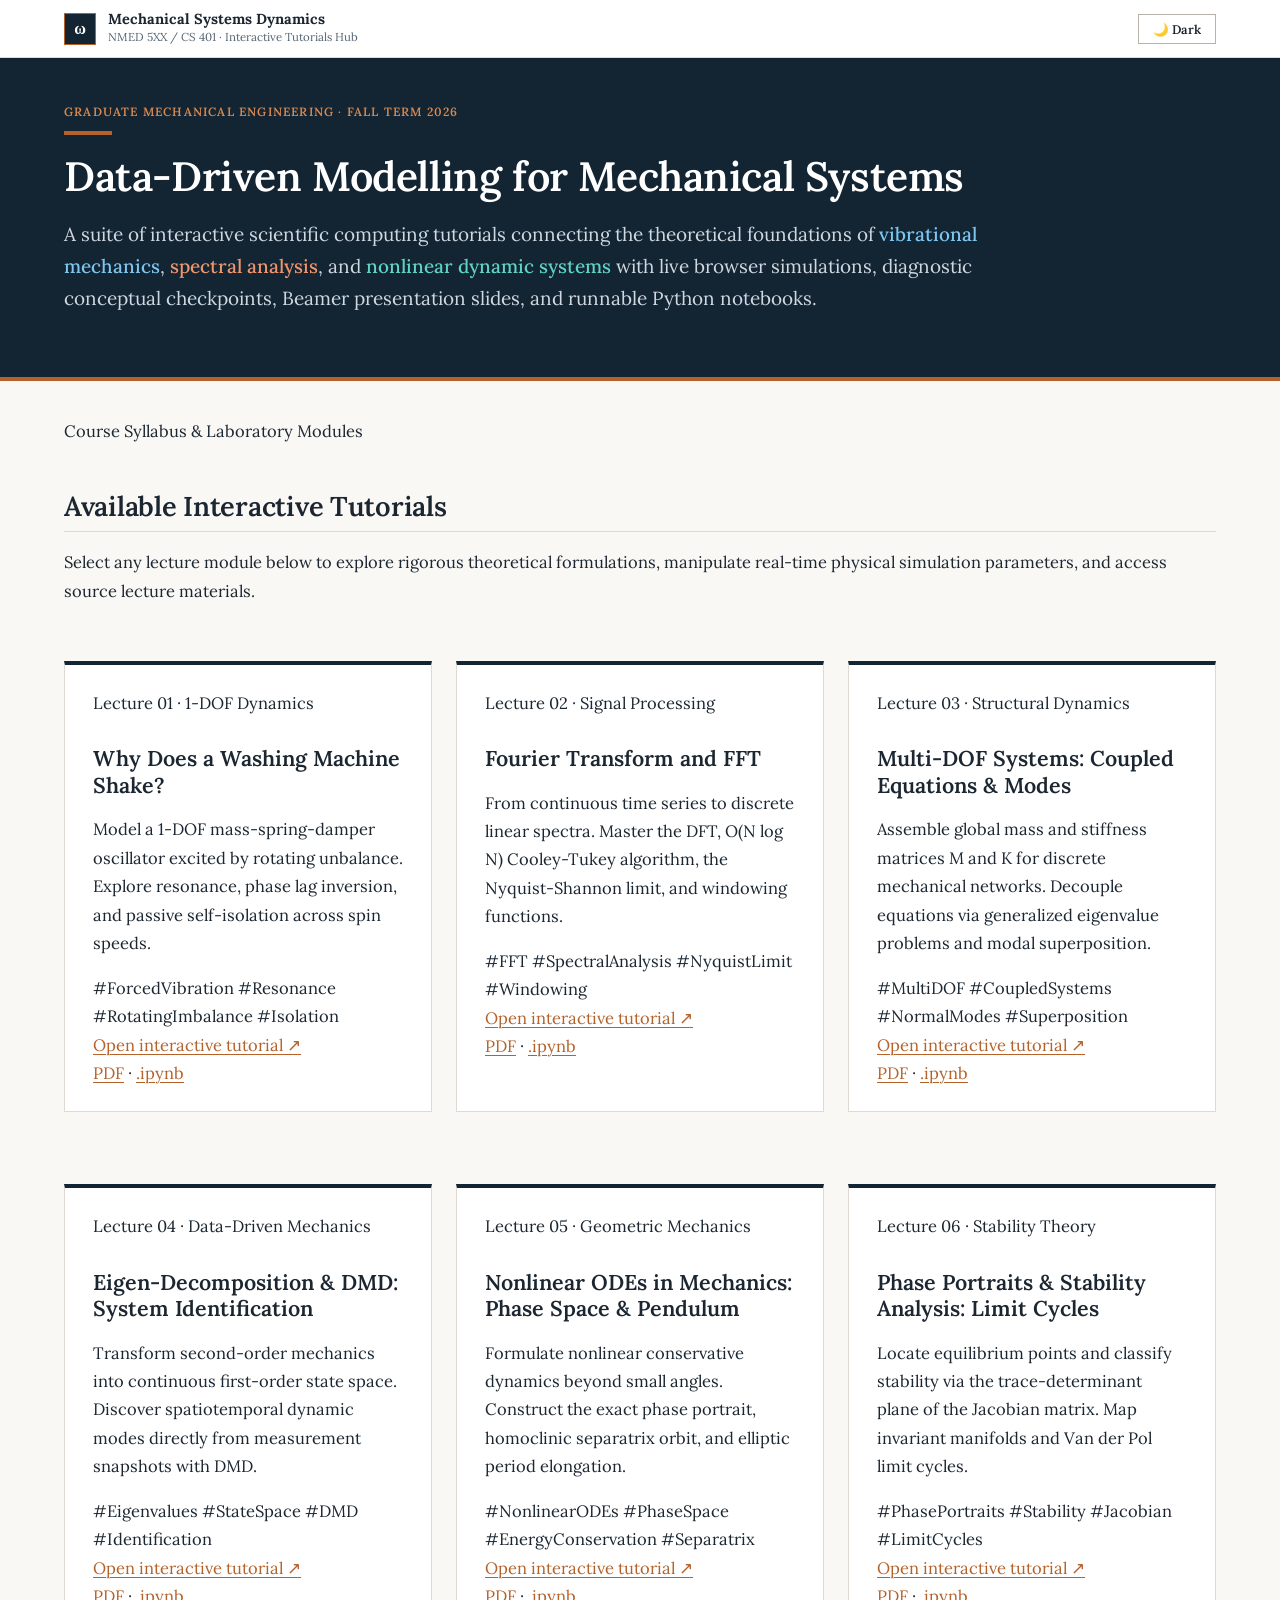
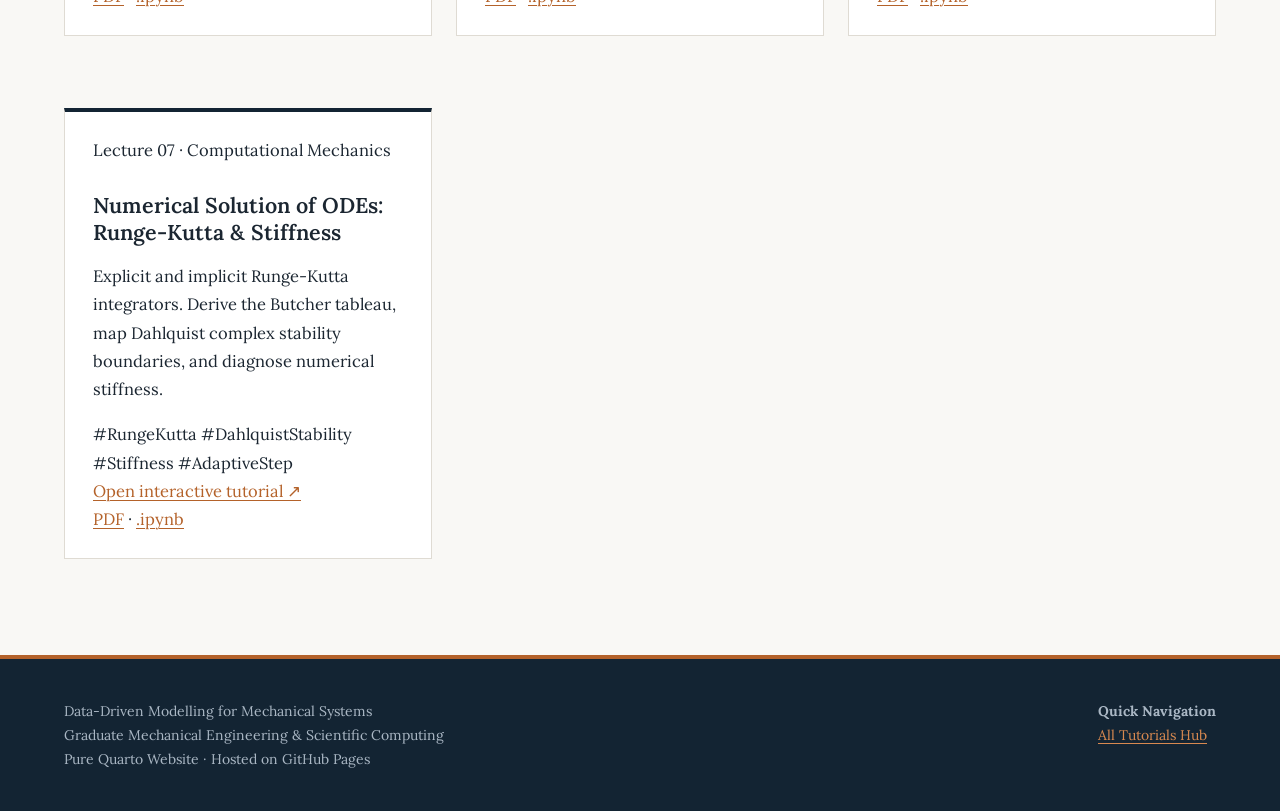
==== docs/index.html @ da3f3144 "website added" ====
<!DOCTYPE html>
<html xmlns="http://www.w3.org/1999/xhtml" lang="en" xml:lang="en"><head>

<meta charset="utf-8">
<meta name="generator" content="quarto-1.11.9">

<meta name="viewport" content="width=device-width, initial-scale=1.0, user-scalable=yes">


<title>Data-Driven Modelling for Mechanical Systems</title>
<style>
/* Default styles provided by pandoc.
** See https://pandoc.org/MANUAL.html#variables-for-html for config info.
*/
span.smallcaps{font-variant: small-caps;}
div.columns{display: flex; gap: 1.5em;}
div.column{flex: auto;}
@media screen {
div.columns{gap: min(4vw, 1.5em);}
div.column{overflow-x: auto;}
}
div.hanging-indent{margin-left: 1.5em; text-indent: -1.5em;}
ul.task-list{list-style: none;}
ul.task-list li input[type="checkbox"] {
  width: 0.8em;
  margin: 0 0.8em 0.2em -1em; /* quarto-specific, see https://github.com/quarto-dev/quarto-cli/issues/4556 */ 
  vertical-align: middle;
}
.display.math{display: block; text-align: center; margin: 0.5rem auto;}
</style>


<script src="site_libs/clipboard/clipboard.min.js"></script>
<script src="site_libs/quarto-html/tabby.min.js"></script>
<script src="site_libs/quarto-html/popper.min.js"></script>
<script src="site_libs/quarto-html/tippy.umd.min.js"></script>
<script src="site_libs/quarto-html/anchor.min.js"></script>
<link href="site_libs/quarto-html/tippy.css" rel="stylesheet">
<link href="site_libs/quarto-html/light-border.css" rel="stylesheet">
<link href="site_libs/quarto-html/quarto-html-640605f58ae58ee79329c070719e555b.min.css" rel="stylesheet" append-hash="true" data-mode="light">
<link href="site_libs/quarto-html/quarto-syntax-highlighting-63b5708e65d6cd79cd7618c58d0c21e7.css" rel="stylesheet" id="quarto-text-highlighting-styles">
<style>html{ scroll-behavior: smooth; }</style>
<!-- Google Fonts: Lora everywhere + JetBrains Mono -->
<link rel="preconnect" href="https://fonts.googleapis.com">
<link rel="preconnect" href="https://fonts.gstatic.com" crossorigin="">
<link href="https://fonts.googleapis.com/css2?family=Lora:ital,wght@0,400;0,500;0,600;0,700;1,400;1,500;1,600;1,700&amp;family=JetBrains+Mono:wght@400;500;600&amp;display=swap" rel="stylesheet">

<script>
(function() {
  var isSub = window.location.pathname.indexOf('/lectures/') !== -1;
  var prefix = isSub ? '../../' : './';
  var v = '?v=' + Date.now();
  document.write('<link rel="stylesheet" href="' + prefix + 'assets/vendor/katex/katex.min.css' + v + '">');
  document.write('<link rel="stylesheet" href="' + prefix + 'assets/css/vibrations-theme.css' + v + '">');
})();
</script>


</head>

<body>





<header class="topbar">
<div class="topbar-inner">
<a href="./index.html" class="brand">
<div class="brand-mark">ω</div>
<div class="brand-meta">
<div class="brand-title">Mechanical Systems Dynamics</div>
<div class="brand-sub">NMED 5XX / CS 401 · Interactive Tutorials Hub</div>
</div>
</a>
<div class="topbar-actions">
<button id="theme-toggle-btn" class="btn-nav" aria-label="Toggle Light or Dark Theme">
<span>🌙 Dark</span>
</button>
</div>
</div>
</header>

<section class="hero-band">
<div class="hero-inner">
<div class="eyebrow">Graduate Mechanical Engineering · Fall Term 2026</div>
<div class="copper-bar"></div>
<h1>Data-Driven Modelling for Mechanical Systems</h1>
<p class="hero-lead">
A suite of interactive scientific computing tutorials connecting the theoretical foundations of 
<span class="highlight-blue">vibrational mechanics</span>, 
<span class="highlight-orange">spectral analysis</span>, and 
<span class="highlight-teal">nonlinear dynamic systems</span> with live browser simulations, 
diagnostic conceptual checkpoints, Beamer presentation slides, and runnable Python notebooks.
</p>
</div>
</section>

<main class="hub-wrap"><header id="title-block-header" class="quarto-title-block"></header>
<div class="section-header">
<div class="section-tag">Course Syllabus &amp; Laboratory Modules</div>
<h2 class="anchored">Available Interactive Tutorials</h2>
<p>Select any lecture module below to explore rigorous theoretical formulations, manipulate real-time physical simulation parameters, and access source lecture materials.</p>
</div>

<div class="tutorial-grid">

<!-- Card 01 -->
<article class="hub-card">
<div class="hub-card-body">
<div class="hub-card-kicker">Lecture 01 · 1-DOF Dynamics</div>
<h3 class="hub-card-title anchored">Why Does a Washing Machine Shake?</h3>
<p class="hub-card-abstract">Model a 1-DOF mass-spring-damper oscillator excited by rotating unbalance. Explore resonance, phase lag inversion, and passive self-isolation across spin speeds.</p>
<div class="hub-card-tags">
<span class="hub-tag">#ForcedVibration</span>
<span class="hub-tag">#Resonance</span>
<span class="hub-tag">#RotatingImbalance</span>
<span class="hub-tag">#Isolation</span>
</div>
</div>
<div class="hub-card-footer">
<a href="./lectures/01-washing-machine-shake/index.html" class="hub-card-link">Open interactive tutorial ↗</a>
<div class="hub-card-downloads">
<a href="./lectures/01-washing-machine-shake/slides.pdf" download="" title="Download Slides PDF">PDF</a> · 
<a href="./lectures/01-washing-machine-shake/notebook.ipynb" download="" title="Download Notebook">.ipynb</a>
</div>
</div>
</article>

<!-- Card 02 -->
<article class="hub-card">
<div class="hub-card-body">
<div class="hub-card-kicker">Lecture 02 · Signal Processing</div>
<h3 class="hub-card-title anchored">Fourier Transform and FFT</h3>
<p class="hub-card-abstract">From continuous time series to discrete linear spectra. Master the DFT, O(N log N) Cooley-Tukey algorithm, the Nyquist-Shannon limit, and windowing functions.</p>
<div class="hub-card-tags">
<span class="hub-tag">#FFT</span>
<span class="hub-tag">#SpectralAnalysis</span>
<span class="hub-tag">#NyquistLimit</span>
<span class="hub-tag">#Windowing</span>
</div>
</div>
<div class="hub-card-footer">
<a href="./lectures/02-fourier-transform-fft/index.html" class="hub-card-link">Open interactive tutorial ↗</a>
<div class="hub-card-downloads">
<a href="./lectures/02-fourier-transform-fft/slides.pdf" download="" title="Download Slides PDF">PDF</a> · 
<a href="./lectures/02-fourier-transform-fft/notebook.ipynb" download="" title="Download Notebook">.ipynb</a>
</div>
</div>
</article>

<!-- Card 03 -->
<article class="hub-card">
<div class="hub-card-body">
<div class="hub-card-kicker">Lecture 03 · Structural Dynamics</div>
<h3 class="hub-card-title anchored">Multi-DOF Systems: Coupled Equations &amp; Modes</h3>
<p class="hub-card-abstract">Assemble global mass and stiffness matrices M and K for discrete mechanical networks. Decouple equations via generalized eigenvalue problems and modal superposition.</p>
<div class="hub-card-tags">
<span class="hub-tag">#MultiDOF</span>
<span class="hub-tag">#CoupledSystems</span>
<span class="hub-tag">#NormalModes</span>
<span class="hub-tag">#Superposition</span>
</div>
</div>
<div class="hub-card-footer">
<a href="./lectures/03-multi-dof-systems/index.html" class="hub-card-link">Open interactive tutorial ↗</a>
<div class="hub-card-downloads">
<a href="./lectures/03-multi-dof-systems/slides.pdf" download="" title="Download Slides PDF">PDF</a> · 
<a href="./lectures/03-multi-dof-systems/notebook.ipynb" download="" title="Download Notebook">.ipynb</a>
</div>
</div>
</article>

<!-- Card 04 -->
<article class="hub-card">
<div class="hub-card-body">
<div class="hub-card-kicker">Lecture 04 · Data-Driven Mechanics</div>
<h3 class="hub-card-title anchored">Eigen-Decomposition &amp; DMD: System Identification</h3>
<p class="hub-card-abstract">Transform second-order mechanics into continuous first-order state space. Discover spatiotemporal dynamic modes directly from measurement snapshots with DMD.</p>
<div class="hub-card-tags">
<span class="hub-tag">#Eigenvalues</span>
<span class="hub-tag">#StateSpace</span>
<span class="hub-tag">#DMD</span>
<span class="hub-tag">#Identification</span>
</div>
</div>
<div class="hub-card-footer">
<a href="./lectures/04-eigen-decomposition/index.html" class="hub-card-link">Open interactive tutorial ↗</a>
<div class="hub-card-downloads">
<a href="./lectures/04-eigen-decomposition/slides.pdf" download="" title="Download Slides PDF">PDF</a> · 
<a href="./lectures/04-eigen-decomposition/notebook.ipynb" download="" title="Download Notebook">.ipynb</a>
</div>
</div>
</article>

<!-- Card 05 -->
<article class="hub-card">
<div class="hub-card-body">
<div class="hub-card-kicker">Lecture 05 · Geometric Mechanics</div>
<h3 class="hub-card-title anchored">Nonlinear ODEs in Mechanics: Phase Space &amp; Pendulum</h3>
<p class="hub-card-abstract">Formulate nonlinear conservative dynamics beyond small angles. Construct the exact phase portrait, homoclinic separatrix orbit, and elliptic period elongation.</p>
<div class="hub-card-tags">
<span class="hub-tag">#NonlinearODEs</span>
<span class="hub-tag">#PhaseSpace</span>
<span class="hub-tag">#EnergyConservation</span>
<span class="hub-tag">#Separatrix</span>
</div>
</div>
<div class="hub-card-footer">
<a href="./lectures/05-nonlinear-odes/index.html" class="hub-card-link">Open interactive tutorial ↗</a>
<div class="hub-card-downloads">
<a href="./lectures/05-nonlinear-odes/slides.pdf" download="" title="Download Slides PDF">PDF</a> · 
<a href="./lectures/05-nonlinear-odes/notebook.ipynb" download="" title="Download Notebook">.ipynb</a>
</div>
</div>
</article>

<!-- Card 06 -->
<article class="hub-card">
<div class="hub-card-body">
<div class="hub-card-kicker">Lecture 06 · Stability Theory</div>
<h3 class="hub-card-title anchored">Phase Portraits &amp; Stability Analysis: Limit Cycles</h3>
<p class="hub-card-abstract">Locate equilibrium points and classify stability via the trace-determinant plane of the Jacobian matrix. Map invariant manifolds and Van der Pol limit cycles.</p>
<div class="hub-card-tags">
<span class="hub-tag">#PhasePortraits</span>
<span class="hub-tag">#Stability</span>
<span class="hub-tag">#Jacobian</span>
<span class="hub-tag">#LimitCycles</span>
</div>
</div>
<div class="hub-card-footer">
<a href="./lectures/06-phase-portraits-stability/index.html" class="hub-card-link">Open interactive tutorial ↗</a>
<div class="hub-card-downloads">
<a href="./lectures/06-phase-portraits-stability/slides.pdf" download="" title="Download Slides PDF">PDF</a> · 
<a href="./lectures/06-phase-portraits-stability/notebook.ipynb" download="" title="Download Notebook">.ipynb</a>
</div>
</div>
</article>

<!-- Card 07 -->
<article class="hub-card">
<div class="hub-card-body">
<div class="hub-card-kicker">Lecture 07 · Computational Mechanics</div>
<h3 class="hub-card-title anchored">Numerical Solution of ODEs: Runge-Kutta &amp; Stiffness</h3>
<p class="hub-card-abstract">Explicit and implicit Runge-Kutta integrators. Derive the Butcher tableau, map Dahlquist complex stability boundaries, and diagnose numerical stiffness.</p>
<div class="hub-card-tags">
<span class="hub-tag">#RungeKutta</span>
<span class="hub-tag">#DahlquistStability</span>
<span class="hub-tag">#Stiffness</span>
<span class="hub-tag">#AdaptiveStep</span>
</div>
</div>
<div class="hub-card-footer">
<a href="./lectures/07-numerical-odes/index.html" class="hub-card-link">Open interactive tutorial ↗</a>
<div class="hub-card-downloads">
<a href="./lectures/07-numerical-odes/slides.pdf" download="" title="Download Slides PDF">PDF</a> · 
<a href="./lectures/07-numerical-odes/notebook.ipynb" download="" title="Download Notebook">.ipynb</a>
</div>
</div>
</article>

</div>
</main>

<footer class="footer-band">
<div class="footer-inner">
<div class="footer-info">
<div class="footer-brand-title">Data-Driven Modelling for Mechanical Systems</div>
<div>Graduate Mechanical Engineering &amp; Scientific Computing</div>
<div>Pure Quarto Website · Hosted on GitHub Pages</div>
</div>
<div class="footer-links">
<div><strong>Quick Navigation</strong></div>
<div><a href="./index.html">All Tutorials Hub</a></div>
</div>
</div>
</footer>


<script>
(function() {
  var isSub = window.location.pathname.indexOf('/lectures/') !== -1;
  var prefix = isSub ? '../../' : './';
  var v = '?v=' + Date.now();
  document.write('<script src="' + prefix + 'assets/vendor/katex/katex.min.js' + v + '"><\/script>');
  document.write('<script src="' + prefix + 'assets/vendor/katex/auto-render.min.js' + v + '"><\/script>');
  document.write('<script src="' + prefix + 'assets/js/common.js' + v + '"><\/script>');
  document.write('<script src="' + prefix + 'assets/js/simulations.js' + v + '"><\/script>');
})();
</script>
<script id="quarto-html-after-body" type="application/javascript">
  window.document.addEventListener("DOMContentLoaded", function (event) {
    const tabsets =  window.document.querySelectorAll(".panel-tabset-tabby")
    tabsets.forEach(function(tabset) {
      const tabby = new Tabby('#' + tabset.id);
    });
    const icon = "";
    const anchorJS = new window.AnchorJS();
    anchorJS.options = {
      placement: 'right',
      icon: icon
    };
    anchorJS.add('.anchored');
    const isCodeAnnotation = (el) => {
      for (const clz of el.classList) {
        if (clz.startsWith('code-annotation-')) {                     
          return true;
        }
      }
      return false;
    }
    const onCopySuccess = function(e) {
      // button target
      const button = e.trigger;
      // don't keep focus
      button.blur();
      // flash "checked"
      button.classList.add('code-copy-button-checked');
      var currentTitle = button.getAttribute("title");
      button.setAttribute("title", "Copied!");
      let tooltip;
      if (window.bootstrap) {
        button.setAttribute("data-bs-toggle", "tooltip");
        button.setAttribute("data-bs-placement", "left");
        button.setAttribute("data-bs-title", "Copied!");
        tooltip = new bootstrap.Tooltip(button, 
          { trigger: "manual", 
            customClass: "code-copy-button-tooltip",
            offset: [0, -8]});
        tooltip.show();    
      }
      setTimeout(function() {
        if (tooltip) {
          tooltip.hide();
          button.removeAttribute("data-bs-title");
          button.removeAttribute("data-bs-toggle");
          button.removeAttribute("data-bs-placement");
        }
        button.setAttribute("title", currentTitle);
        button.classList.remove('code-copy-button-checked');
      }, 1000);
      // clear code selection
      e.clearSelection();
    }
    const getTextToCopy = function(trigger) {
      const outerScaffold = trigger.parentElement.cloneNode(true);
      const codeEl = outerScaffold.querySelector('code');
      for (const childEl of codeEl.children) {
        if (isCodeAnnotation(childEl)) {
          childEl.remove();
        }
      }
      return codeEl.innerText;
    }
    const clipboard = new window.ClipboardJS('.code-copy-button:not([data-in-quarto-modal])', {
      text: getTextToCopy
    });
    clipboard.on('success', onCopySuccess);
    if (window.document.getElementById('quarto-embedded-source-code-modal')) {
      const clipboardModal = new window.ClipboardJS('.code-copy-button[data-in-quarto-modal]', {
        text: getTextToCopy,
        container: window.document.getElementById('quarto-embedded-source-code-modal')
      });
      clipboardModal.on('success', onCopySuccess);
    }
      var localhostRegex = new RegExp(/^(?:http|https):\/\/localhost\:?[0-9]*\//);
      var mailtoRegex = new RegExp(/^mailto:/);
        var filterRegex = new RegExp("\.");
      var isInternal = (href) => {
          return filterRegex.test(href) || localhostRegex.test(href) || mailtoRegex.test(href);
      }
      // Inspect non-navigation links and adorn them if external
      window.quartoDecorateExternalLinks = function (root) {
     var links = (root || window.document).querySelectorAll('a[href]:not(.nav-link):not(.navbar-brand):not(.toc-action):not(.sidebar-link):not(.sidebar-item-toggle):not(.pagination-link):not(.no-external):not([aria-hidden]):not(.dropdown-item):not(.quarto-navigation-tool):not(.about-link)');
      for (var i=0; i<links.length; i++) {
        const link = links[i];
        if (!isInternal(link.href)) {
          // undo the damage that might have been done by quarto-nav.js in the case of
          // links that we want to consider external
          if (link.dataset.originalHref !== undefined) {
            link.href = link.dataset.originalHref;
          }
          if (!link.classList.contains('no-external-icon')) {
          }
        }
      }
      };
      window.quartoDecorateExternalLinks(window.document);
    // Esc closes the popup (WCAG 1.4.13) and focus leaving both trigger and
    // popup closes it (WCAG 2.4.11); tippy handles neither for interactive popups.
    const hideOnEscAndFocusOut = {
      name: 'hideOnEscAndFocusOut',
      defaultValue: true,
      fn(instance) {
        const dismiss = () => {
          // A show scheduled by the trigger delay would otherwise reopen it
          instance.clearDelayTimeouts();
          instance.hide();
        };
        const onKeyDown = (event) => {
          if (event.key !== 'Escape') {
            return;
          }
          // Keep Esc from also reaching page handlers (e.g. reveal.js overview),
          // except an open reveal.js slide menu, which Esc should close too.
          // The menu handles keys only when its keyboard option is on.
          const menuHandlesEsc = window.Reveal?.getPlugin?.('menu')?.isOpen() &&
            window.Reveal.getConfig().menu?.keyboard !== false;
          if (!menuHandlesEsc) {
            event.stopPropagation();
          }
          if (instance.popper.contains(window.document.activeElement)) {
            // Disabled while refocusing so the focus trigger does not reopen it
            instance.disable();
            instance.reference.focus();
            instance.enable();
          }
          dismiss();
        };
        const onFocusOut = (event) => {
          const target = event.relatedTarget;
          if (target && !instance.reference.contains(target) &&
              !instance.popper.contains(target)) {
            dismiss();
          }
        };
        // On the trigger too: a click trigger (code-annotations: select) has no
        // blur handling. Attached for the instance's lifetime so leaving the
        // trigger also cancels a show still pending on the trigger delay.
        instance.reference.addEventListener('focusout', onFocusOut);
        return {
          onShow() {
            window.document.addEventListener('keydown', onKeyDown, true);
            instance.popper.addEventListener('focusout', onFocusOut);
          },
          onHide() {
            window.document.removeEventListener('keydown', onKeyDown, true);
            instance.popper.removeEventListener('focusout', onFocusOut);
          },
          onDestroy() {
            instance.reference.removeEventListener('focusout', onFocusOut);
          },
        };
      },
    };
    function tippyHover(el, contentFn, onTriggerFn, onUntriggerFn) {
      const config = {
        allowHTML: true,
        maxWidth: 500,
        delay: 100,
        arrow: false,
        appendTo: function(el) {
            return el.parentElement;
        },
        interactive: true,
        interactiveBorder: 10,
        theme: 'light-border',
        placement: 'bottom-start',
        plugins: [hideOnEscAndFocusOut],
      };
      if (contentFn) {
        config.content = contentFn;
      }
      if (onTriggerFn) {
        config.onTrigger = onTriggerFn;
      }
      if (onUntriggerFn) {
        config.onUntrigger = onUntriggerFn;
      }
      window.tippy(el, config); 
    }
    const noterefs = window.document.querySelectorAll('a[role="doc-noteref"]');
    for (var i=0; i<noterefs.length; i++) {
      const ref = noterefs[i];
      tippyHover(ref, function() {
        // use id or data attribute instead here
        let href = ref.getAttribute('data-footnote-href') || ref.getAttribute('href');
        try { href = new URL(href).hash; } catch {}
        const id = href.replace(/^#\/?/, "");
        const note = window.document.getElementById(id);
        if (note) {
          return note.innerHTML;
        } else {
          return "";
        }
      });
    }
    const xrefs = window.document.querySelectorAll('a.quarto-xref');
    const processXRef = (id, note) => {
      // Strip column container classes
      const stripColumnClz = (el) => {
        el.classList.remove("page-full", "page-columns");
        if (el.children) {
          for (const child of el.children) {
            stripColumnClz(child);
          }
        }
      }
      stripColumnClz(note)
      if (id === null || id.startsWith('sec-')) {
        // Special case sections, only their first couple elements
        const container = document.createElement("div");
        if (note.children && note.children.length > 2) {
          container.appendChild(note.children[0].cloneNode(true));
          for (let i = 1; i < note.children.length; i++) {
            const child = note.children[i];
            if (child.tagName === "P" && child.innerText === "") {
              continue;
            } else {
              container.appendChild(child.cloneNode(true));
              break;
            }
          }
          if (window.Quarto?.typesetMath) {
            window.Quarto.typesetMath(container);
          }
          return container.innerHTML
        } else {
          if (window.Quarto?.typesetMath) {
            window.Quarto.typesetMath(note);
          }
          return note.innerHTML;
        }
      } else {
        // Remove any anchor links if they are present
        const anchorLink = note.querySelector('a.anchorjs-link');
        if (anchorLink) {
          anchorLink.remove();
        }
        if (window.Quarto?.typesetMath) {
          window.Quarto.typesetMath(note);
        }
        if (note.classList.contains("callout")) {
          return note.outerHTML;
        } else {
          return note.innerHTML;
        }
      }
    }
    for (var i=0; i<xrefs.length; i++) {
      const xref = xrefs[i];
      tippyHover(xref, undefined, function(instance) {
        instance.disable();
        let url = xref.getAttribute('href');
        let hash = undefined; 
        if (url.startsWith('#')) {
          hash = url;
        } else {
          try { hash = new URL(url).hash; } catch {}
        }
        if (hash) {
          const id = hash.replace(/^#\/?/, "");
          const note = window.document.getElementById(id);
          if (note !== null) {
            try {
              const html = processXRef(id, note.cloneNode(true));
              instance.setContent(html);
            } finally {
              instance.enable();
              instance.show();
            }
          } else {
            // See if we can fetch this
            fetch(url.split('#')[0])
            .then(res => res.text())
            .then(html => {
              const parser = new DOMParser();
              const htmlDoc = parser.parseFromString(html, "text/html");
              const note = htmlDoc.getElementById(id);
              if (note !== null) {
                const html = processXRef(id, note);
                instance.setContent(html);
              } 
            }).finally(() => {
              instance.enable();
              instance.show();
            });
          }
        } else {
          // See if we can fetch a full url (with no hash to target)
          // This is a special case and we should probably do some content thinning / targeting
          fetch(url)
          .then(res => res.text())
          .then(html => {
            const parser = new DOMParser();
            const htmlDoc = parser.parseFromString(html, "text/html");
            const note = htmlDoc.querySelector('main.content');
            if (note !== null) {
              // This should only happen for chapter cross references
              // (since there is no id in the URL)
              // remove the first header
              if (note.children.length > 0 && note.children[0].tagName === "HEADER") {
                note.children[0].remove();
              }
              const html = processXRef(null, note);
              instance.setContent(html);
            } 
          }).finally(() => {
            instance.enable();
            instance.show();
          });
        }
      }, function(instance) {
      });
    }
        let selectedAnnoteEl;
        const selectorForAnnotation = ( cell, annotation) => {
          let cellAttr = 'data-code-cell="' + cell + '"';
          let lineAttr = 'data-code-annotation="' +  annotation + '"';
          const selector = 'span[' + cellAttr + '][' + lineAttr + ']';
          return selector;
        }
        const selectCodeLines = (annoteEl) => {
          const doc = window.document;
          const targetCell = annoteEl.getAttribute("data-target-cell");
          const targetAnnotation = annoteEl.getAttribute("data-target-annotation");
          const annoteSpan = window.document.querySelector(selectorForAnnotation(targetCell, targetAnnotation));
          const lines = annoteSpan.getAttribute("data-code-lines").split(",");
          const lineIds = lines.map((line) => {
            return targetCell + "-" + line;
          })
          // Each band is positioned against its own containing block, which is
          // not the offsetParent of the lines, so place it from client rects.
          const placeBand = (band, firstEl, lastEl, codeBlock) => {
            const container = band.offsetParent;
            if (container === null) {
              return;
            }
            const containerRect = container.getBoundingClientRect();
            // Reveal.js scales slides with a transform, so convert client
            // pixels back to the CSS pixels of the container.
            const scale = containerRect.height / container.offsetHeight || 1;
            const firstRect = firstEl.getBoundingClientRect();
            const lastRect = lastEl.getBoundingClientRect();
            const top = (firstRect.top - containerRect.top) / scale - container.clientTop + container.scrollTop;
            const height = (lastRect.bottom - firstRect.top) / scale;
            band.style.top = top - 2 + "px";
            band.style.height = height + 4 + "px";
            if (codeBlock) {
              // Without the copy button wrapper, the containing block is wider
              // than the code block, so span the code block explicitly.
              const blockRect = codeBlock.getBoundingClientRect();
              band.style.left = (blockRect.left - containerRect.left) / scale - container.clientLeft + container.scrollLeft + "px";
              band.style.width = blockRect.width / scale + "px";
            }
          };
          if (lineIds.length > 0) {
            const el = window.document.getElementById(lineIds[0]);
            const lastEl = window.document.getElementById(lineIds[lineIds.length - 1]);
            const parent = el.parentElement.parentElement;
            // cook up a div (if necessary) and position it
            let div = window.document.getElementById("code-annotation-line-highlight");
            if (div === null) {
              div = window.document.createElement("div");
              div.setAttribute("id", "code-annotation-line-highlight");
              div.style.position = 'absolute';
              parent.appendChild(div);
            }
            placeBand(div, el, lastEl, parent.closest("div.sourceCode") || parent);
            let gutterDiv = window.document.getElementById("code-annotation-line-highlight-gutter");
            if (gutterDiv === null) {
              gutterDiv = window.document.createElement("div");
              gutterDiv.setAttribute("id", "code-annotation-line-highlight-gutter");
              gutterDiv.style.position = 'absolute';
              const codeCell = window.document.getElementById(targetCell);
              const gutter = codeCell.querySelector('.code-annotation-gutter');
              gutter.appendChild(gutterDiv);
            }
            placeBand(gutterDiv, el, lastEl);
            selectedAnnoteEl = annoteEl;
          }
        };
        const unselectCodeLines = () => {
          const elementsIds = ["code-annotation-line-highlight", "code-annotation-line-highlight-gutter"];
          elementsIds.forEach((elId) => {
            const div = window.document.getElementById(elId);
            if (div) {
              div.remove();
            }
          });
          selectedAnnoteEl = undefined;
        };
          // Handle positioning of the toggle
      window.addEventListener(
        "resize",
        throttle(() => {
          elRect = undefined;
          if (selectedAnnoteEl) {
            selectCodeLines(selectedAnnoteEl);
          }
        }, 10)
      );
      function throttle(fn, ms) {
      let throttle = false;
      let timer;
        return (...args) => {
          if(!throttle) { // first call gets through
              fn.apply(this, args);
              throttle = true;
          } else { // all the others get throttled
              if(timer) clearTimeout(timer); // cancel #2
              timer = setTimeout(() => {
                fn.apply(this, args);
                timer = throttle = false;
              }, ms);
          }
        };
      }
        // Attach click handler to the DT
        const annoteDls = window.document.querySelectorAll('dt[data-target-cell]');
        for (const annoteDlNode of annoteDls) {
          annoteDlNode.addEventListener('click', (event) => {
            const clickedEl = event.target;
            if (clickedEl !== selectedAnnoteEl) {
              unselectCodeLines();
              const activeEl = window.document.querySelector('dt[data-target-cell].code-annotation-active');
              if (activeEl) {
                activeEl.classList.remove('code-annotation-active');
              }
              selectCodeLines(clickedEl);
              clickedEl.classList.add('code-annotation-active');
            } else {
              // Unselect the line
              unselectCodeLines();
              clickedEl.classList.remove('code-annotation-active');
            }
          });
        }
    const findCites = (el) => {
      const parentEl = el.parentElement;
      if (parentEl) {
        const cites = parentEl.dataset.cites;
        if (cites) {
          return {
            el,
            cites: cites.split(' ')
          };
        } else {
          return findCites(el.parentElement)
        }
      } else {
        return undefined;
      }
    };
    var bibliorefs = window.document.querySelectorAll('a[role="doc-biblioref"]');
    for (var i=0; i<bibliorefs.length; i++) {
      const ref = bibliorefs[i];
      const citeInfo = findCites(ref);
      if (citeInfo) {
        tippyHover(citeInfo.el, function() {
          var popup = window.document.createElement('div');
          citeInfo.cites.forEach(function(cite) {
            var citeDiv = window.document.createElement('div');
            citeDiv.classList.add('hanging-indent');
            citeDiv.classList.add('csl-entry');
            var biblioDiv = window.document.getElementById('ref-' + cite);
            if (biblioDiv) {
              citeDiv.innerHTML = biblioDiv.innerHTML;
            }
            popup.appendChild(citeDiv);
          });
          return popup.innerHTML;
        });
      }
    }
  });
  </script>




<script src="site_libs/quarto-html/zenscroll-min.js"></script>
</body></html>
---- docs/site_libs/quarto-html/tippy.css ----
.tippy-box[data-animation=fade][data-state=hidden]{opacity:0}[data-tippy-root]{max-width:calc(100vw - 10px)}.tippy-box{position:relative;background-color:#333;color:#fff;border-radius:4px;font-size:14px;line-height:1.4;white-space:normal;outline:0;transition-property:transform,visibility,opacity}.tippy-box[data-placement^=top]>.tippy-arrow{bottom:0}.tippy-box[data-placement^=top]>.tippy-arrow:before{bottom:-7px;left:0;border-width:8px 8px 0;border-top-color:initial;transform-origin:center top}.tippy-box[data-placement^=bottom]>.tippy-arrow{top:0}.tippy-box[data-placement^=bottom]>.tippy-arrow:before{top:-7px;left:0;border-width:0 8px 8px;border-bottom-color:initial;transform-origin:center bottom}.tippy-box[data-placement^=left]>.tippy-arrow{right:0}.tippy-box[data-placement^=left]>.tippy-arrow:before{border-width:8px 0 8px 8px;border-left-color:initial;right:-7px;transform-origin:center left}.tippy-box[data-placement^=right]>.tippy-arrow{left:0}.tippy-box[data-placement^=right]>.tippy-arrow:before{left:-7px;border-width:8px 8px 8px 0;border-right-color:initial;transform-origin:center right}.tippy-box[data-inertia][data-state=visible]{transition-timing-function:cubic-bezier(.54,1.5,.38,1.11)}.tippy-arrow{width:16px;height:16px;color:#333}.tippy-arrow:before{content:"";position:absolute;border-color:transparent;border-style:solid}.tippy-content{position:relative;padding:5px 9px;z-index:1}
---- docs/site_libs/quarto-html/light-border.css ----
.tippy-box[data-theme~=light-border]{background-color:#fff;background-clip:padding-box;border:1px solid rgba(0,8,16,.15);color:#333;box-shadow:0 4px 14px -2px rgba(0,8,16,.08)}.tippy-box[data-theme~=light-border]>.tippy-backdrop{background-color:#fff}.tippy-box[data-theme~=light-border]>.tippy-arrow:after,.tippy-box[data-theme~=light-border]>.tippy-svg-arrow:after{content:"";position:absolute;z-index:-1}.tippy-box[data-theme~=light-border]>.tippy-arrow:after{border-color:transparent;border-style:solid}.tippy-box[data-theme~=light-border][data-placement^=top]>.tippy-arrow:before{border-top-color:#fff}.tippy-box[data-theme~=light-border][data-placement^=top]>.tippy-arrow:after{border-top-color:rgba(0,8,16,.2);border-width:7px 7px 0;top:17px;left:1px}.tippy-box[data-theme~=light-border][data-placement^=top]>.tippy-svg-arrow>svg{top:16px}.tippy-box[data-theme~=light-border][data-placement^=top]>.tippy-svg-arrow:after{top:17px}.tippy-box[data-theme~=light-border][data-placement^=bottom]>.tippy-arrow:before{border-bottom-color:#fff;bottom:16px}.tippy-box[data-theme~=light-border][data-placement^=bottom]>.tippy-arrow:after{border-bottom-color:rgba(0,8,16,.2);border-width:0 7px 7px;bottom:17px;left:1px}.tippy-box[data-theme~=light-border][data-placement^=bottom]>.tippy-svg-arrow>svg{bottom:16px}.tippy-box[data-theme~=light-border][data-placement^=bottom]>.tippy-svg-arrow:after{bottom:17px}.tippy-box[data-theme~=light-border][data-placement^=left]>.tippy-arrow:before{border-left-color:#fff}.tippy-box[data-theme~=light-border][data-placement^=left]>.tippy-arrow:after{border-left-color:rgba(0,8,16,.2);border-width:7px 0 7px 7px;left:17px;top:1px}.tippy-box[data-theme~=light-border][data-placement^=left]>.tippy-svg-arrow>svg{left:11px}.tippy-box[data-theme~=light-border][data-placement^=left]>.tippy-svg-arrow:after{left:12px}.tippy-box[data-theme~=light-border][data-placement^=right]>.tippy-arrow:before{border-right-color:#fff;right:16px}.tippy-box[data-theme~=light-border][data-placement^=right]>.tippy-arrow:after{border-width:7px 7px 7px 0;right:17px;top:1px;border-right-color:rgba(0,8,16,.2)}.tippy-box[data-theme~=light-border][data-placement^=right]>.tippy-svg-arrow>svg{right:11px}.tippy-box[data-theme~=light-border][data-placement^=right]>.tippy-svg-arrow:after{right:12px}.tippy-box[data-theme~=light-border]>.tippy-svg-arrow{fill:#fff}.tippy-box[data-theme~=light-border]>.tippy-svg-arrow:after{background-image:url([data-uri]);background-size:16px 6px;width:16px;height:6px}
---- docs/site_libs/quarto-html/quarto-html-640605f58ae58ee79329c070719e555b.min.css ----
.top-right{position:absolute;top:1em;right:1em}.visually-hidden{border:0;clip:rect(0 0 0 0);height:auto;margin:0;overflow:hidden;padding:0;position:absolute;width:1px;white-space:nowrap}.hidden{display:none !important}.zindex-bottom{z-index:-1 !important}figure.figure{display:block}.quarto-layout-panel{margin-bottom:1em}.quarto-layout-panel>figure{width:100%}.quarto-layout-panel>figure>figcaption,.quarto-layout-panel>.panel-caption{margin-top:10pt}.quarto-layout-panel>.table-caption{margin-top:0px}.table-caption p{margin-bottom:.5em}.quarto-layout-row{display:flex;flex-direction:row;align-items:flex-start}.quarto-layout-valign-top{align-items:flex-start}.quarto-layout-valign-bottom{align-items:flex-end}.quarto-layout-valign-center{align-items:center}.quarto-layout-cell{position:relative;margin-right:20px}.quarto-layout-cell:last-child{margin-right:0}.quarto-layout-cell figure,.quarto-layout-cell>p{margin:.2em}.quarto-layout-cell img{max-width:100%}.quarto-layout-cell .html-widget{width:100% !important}.quarto-layout-cell div figure p{margin:0}.quarto-layout-cell figure{display:block;margin-inline-start:0;margin-inline-end:0}.quarto-layout-cell table{display:inline-table}.quarto-layout-cell-subref figcaption,figure .quarto-layout-row figure figcaption{text-align:center;font-style:italic}.quarto-figure{position:relative;margin-bottom:1em}.quarto-figure>figure{width:100%;margin-bottom:0}.quarto-figure-left>figure>p,.quarto-figure-left>figure>div{text-align:left}.quarto-figure-center>figure>p,.quarto-figure-center>figure>div{text-align:center}.quarto-figure-right>figure>p,.quarto-figure-right>figure>div{text-align:right}.quarto-figure>figure>div.cell-annotation,.quarto-figure>figure>div code{text-align:left}figure>p:empty{display:none}figure>p:first-child{margin-top:0;margin-bottom:0}figure>figcaption.quarto-float-caption-bottom{margin-bottom:.5em}figure>figcaption.quarto-float-caption-top{margin-top:.5em}div[id^=tbl-]{position:relative}.quarto-figure>.anchorjs-link{position:absolute;top:.6em;right:.5em}div[id^=tbl-]>.anchorjs-link{position:absolute;top:.7em;right:.3em}.quarto-figure:hover>.anchorjs-link,div[id^=tbl-]:hover>.anchorjs-link,h2:hover>.anchorjs-link,h3:hover>.anchorjs-link,h4:hover>.anchorjs-link,h5:hover>.anchorjs-link,h6:hover>.anchorjs-link,.reveal-anchorjs-link>.anchorjs-link{opacity:1}#title-block-header{margin-block-end:1rem;position:relative;margin-top:-1px}#title-block-header .abstract{margin-block-start:1rem}#title-block-header .abstract .abstract-title{font-weight:600}#title-block-header a{text-decoration:none}#title-block-header .author,#title-block-header .date,#title-block-header .doi{margin-block-end:.2rem}#title-block-header .quarto-title-block>div{display:flex}#title-block-header .quarto-title-block>div>h1{flex-grow:1}#title-block-header .quarto-title-block>div>button{flex-shrink:0;height:2.25rem;margin-top:0}tr.header>th>p:last-of-type{margin-bottom:0px}table,table.table{margin-top:.5rem;margin-bottom:.5rem}caption,.table-caption{padding-top:.5rem;padding-bottom:.5rem;text-align:center}figure.quarto-float-tbl figcaption.quarto-float-caption-top{margin-top:.5rem;margin-bottom:.25rem;text-align:center}figure.quarto-float-tbl figcaption.quarto-float-caption-bottom{padding-top:.25rem;margin-bottom:.5rem;text-align:center}.utterances{max-width:none;margin-left:-8px}iframe{margin-bottom:1em}details{margin-bottom:1em}details[show]{margin-bottom:0}details>summary{color:rgb(110.5,110.5,110.5)}details>summary>p:only-child{display:inline}div.code-copy-outer-scaffold{position:relative}dd code:not(.sourceCode),p code:not(.sourceCode){white-space:pre-wrap}code{white-space:pre}@media print{code{white-space:pre-wrap}}pre>code{display:block}pre>code.sourceCode{white-space:pre}pre>code.sourceCode>span>a:first-child::before{text-decoration:none}pre.code-overflow-wrap>code.sourceCode{white-space:pre-wrap}pre.code-overflow-scroll>code.sourceCode{white-space:pre}code a:any-link{color:inherit;text-decoration:none}code a:hover{color:inherit;text-decoration:underline}ul.task-list{padding-left:1em}[data-tippy-root]{display:inline-block}.tippy-content .footnote-back{display:none}.footnote-back{margin-left:.2em}.tippy-content{overflow-x:auto}.quarto-embedded-source-code{display:none}.quarto-unresolved-ref{font-weight:600}.quarto-cover-image{max-width:35%;float:right;margin-left:30px}.cell-output-display .widget-subarea{margin-bottom:1em}.cell-output-display:not(.no-overflow-x),.knitsql-table:not(.no-overflow-x){overflow-x:auto}.panel-input{margin-bottom:1em}.panel-input>div,.panel-input>div>div{display:inline-block;vertical-align:top;padding-right:12px}.panel-input>p:last-child{margin-bottom:0}.layout-sidebar{margin-bottom:1em}.layout-sidebar .tab-content{border:none}.tab-content>.page-columns.active{display:grid}div.sourceCode>iframe{width:100%;height:300px;margin-bottom:-0.5em}a{text-underline-offset:3px}.callout pre.sourceCode{padding-left:0}div.ansi-escaped-output{font-family:monospace;display:block}/*!
*
* ansi colors from IPython notebook's
*
* we also add `bright-[color]-` synonyms for the `-[color]-intense` classes since
* that seems to be what ansi_up emits
*
*/.ansi-black-fg{color:#3e424d}.ansi-black-bg{background-color:#3e424d}.ansi-black-intense-black,.ansi-bright-black-fg{color:#282c36}.ansi-black-intense-black,.ansi-bright-black-bg{background-color:#282c36}.ansi-red-fg{color:#e75c58}.ansi-red-bg{background-color:#e75c58}.ansi-red-intense-red,.ansi-bright-red-fg{color:#b22b31}.ansi-red-intense-red,.ansi-bright-red-bg{background-color:#b22b31}.ansi-green-fg{color:#00a250}.ansi-green-bg{background-color:#00a250}.ansi-green-intense-green,.ansi-bright-green-fg{color:#007427}.ansi-green-intense-green,.ansi-bright-green-bg{background-color:#007427}.ansi-yellow-fg{color:#ddb62b}.ansi-yellow-bg{background-color:#ddb62b}.ansi-yellow-intense-yellow,.ansi-bright-yellow-fg{color:#b27d12}.ansi-yellow-intense-yellow,.ansi-bright-yellow-bg{background-color:#b27d12}.ansi-blue-fg{color:#208ffb}.ansi-blue-bg{background-color:#208ffb}.ansi-blue-intense-blue,.ansi-bright-blue-fg{color:#0065ca}.ansi-blue-intense-blue,.ansi-bright-blue-bg{background-color:#0065ca}.ansi-magenta-fg{color:#d160c4}.ansi-magenta-bg{background-color:#d160c4}.ansi-magenta-intense-magenta,.ansi-bright-magenta-fg{color:#a03196}.ansi-magenta-intense-magenta,.ansi-bright-magenta-bg{background-color:#a03196}.ansi-cyan-fg{color:#60c6c8}.ansi-cyan-bg{background-color:#60c6c8}.ansi-cyan-intense-cyan,.ansi-bright-cyan-fg{color:#258f8f}.ansi-cyan-intense-cyan,.ansi-bright-cyan-bg{background-color:#258f8f}.ansi-white-fg{color:#c5c1b4}.ansi-white-bg{background-color:#c5c1b4}.ansi-white-intense-white,.ansi-bright-white-fg{color:#a1a6b2}.ansi-white-intense-white,.ansi-bright-white-bg{background-color:#a1a6b2}.ansi-default-inverse-fg{color:#fff}.ansi-default-inverse-bg{background-color:#000}.ansi-bold{font-weight:bold}.ansi-underline{text-decoration:underline}:root{--quarto-body-bg: #fff;--quarto-body-color: #222;--quarto-text-muted: rgb(110.5, 110.5, 110.5);--quarto-border-color: rgb(110.5, 110.5, 110.5);--quarto-border-width: 1px;--quarto-border-radius: 4px}table.gt_table{color:var(--quarto-body-color);font-size:1em;width:100%;background-color:rgba(0,0,0,0);border-top-width:inherit;border-bottom-width:inherit;border-color:var(--quarto-border-color)}table.gt_table th.gt_column_spanner_outer{color:var(--quarto-body-color);background-color:rgba(0,0,0,0);border-top-width:inherit;border-bottom-width:inherit;border-color:var(--quarto-border-color)}table.gt_table th.gt_col_heading{color:var(--quarto-body-color);font-weight:bold;background-color:rgba(0,0,0,0)}table.gt_table thead.gt_col_headings{border-bottom:1px solid currentColor;border-top-width:inherit;border-top-color:var(--quarto-border-color)}table.gt_table thead.gt_col_headings:not(:first-child){border-top-width:1px;border-top-color:var(--quarto-border-color)}table.gt_table td.gt_row{border-bottom-width:1px;border-bottom-color:var(--quarto-border-color);border-top-width:0px}table.gt_table tbody.gt_table_body{border-top-width:1px;border-bottom-width:1px;border-bottom-color:var(--quarto-border-color);border-top-color:currentColor}div.columns{display:initial;gap:initial}div.column{display:inline-block;overflow-x:initial;vertical-align:top;width:50%}.code-annotation-tip-content{word-wrap:break-word}.code-annotation-container-hidden{display:none !important}dl.code-annotation-container-grid{display:grid;grid-template-columns:min-content auto}dl.code-annotation-container-grid dt{grid-column:1}dl.code-annotation-container-grid dd{grid-column:2}pre.sourceCode.code-annotation-code{padding-right:0}code.sourceCode .code-annotation-anchor{z-index:100;position:relative;float:right;background-color:rgba(0,0,0,0)}input[type=checkbox]{margin-right:.5ch}:root{--mermaid-bg-color: #fff;--mermaid-edge-color: #999;--mermaid-node-fg-color: #222;--mermaid-fg-color: #222;--mermaid-fg-color--lighter: rgb(59.5, 59.5, 59.5);--mermaid-fg-color--lightest: #555555;--mermaid-font-family: sans-serif;--mermaid-label-bg-color: #fff;--mermaid-label-fg-color: #468;--mermaid-node-bg-color: rgba(68, 102, 136, 0.1);--mermaid-node-fg-color: #222}@media print{:root{font-size:11pt}#quarto-sidebar,#TOC,.nav-page{display:none}.page-columns .content{grid-column-start:page-start}.fixed-top{position:relative}.panel-caption,.figure-caption,figcaption{color:#666}}body.quarto-light .dark-content{display:none !important}body.quarto-dark .light-content{display:none !important}.code-copy-button{position:absolute;top:0;right:0;border:0;margin-top:5px;margin-right:5px;background-color:rgba(0,0,0,0);z-index:3}.code-copy-button-tooltip{font-size:.75em}div.code-copy-outer-scaffold:hover>.code-copy-button>.bi::before{display:inline-block;height:1rem;width:1rem;content:"";vertical-align:-0.125em;background-image:url('data:image/svg+xml,<svg xmlns="http://www.w3.org/2000/svg" width="16" height="16" fill="rgb(111, 111, 111)" viewBox="0 0 16 16"><path d="M4 1.5H3a2 2 0 0 0-2 2V14a2 2 0 0 0 2 2h10a2 2 0 0 0 2-2V3.5a2 2 0 0 0-2-2h-1v1h1a1 1 0 0 1 1 1V14a1 1 0 0 1-1 1H3a1 1 0 0 1-1-1V3.5a1 1 0 0 1 1-1h1v-1z"/><path d="M9.5 1a.5.5 0 0 1 .5.5v1a.5.5 0 0 1-.5.5h-3a.5.5 0 0 1-.5-.5v-1a.5.5 0 0 1 .5-.5h3zm-3-1A1.5 1.5 0 0 0 5 1.5v1A1.5 1.5 0 0 0 6.5 4h3A1.5 1.5 0 0 0 11 2.5v-1A1.5 1.5 0 0 0 9.5 0h-3z"/></svg>');background-repeat:no-repeat;background-size:1rem 1rem}div.code-copy-outer-scaffold:hover>.code-copy-button-checked>.bi::before{background-image:url('data:image/svg+xml,<svg xmlns="http://www.w3.org/2000/svg" width="16" height="16" fill="rgb(111, 111, 111)" viewBox="0 0 16 16"><path d="M13.854 3.646a.5.5 0 0 1 0 .708l-7 7a.5.5 0 0 1-.708 0l-3.5-3.5a.5.5 0 1 1 .708-.708L6.5 10.293l6.646-6.647a.5.5 0 0 1 .708 0z"/></svg>')}div.code-copy-outer-scaffold:hover>.code-copy-button:hover>.bi::before{background-image:url('data:image/svg+xml,<svg xmlns="http://www.w3.org/2000/svg" width="16" height="16" fill="rgb(13, 110, 253)" viewBox="0 0 16 16"><path d="M4 1.5H3a2 2 0 0 0-2 2V14a2 2 0 0 0 2 2h10a2 2 0 0 0 2-2V3.5a2 2 0 0 0-2-2h-1v1h1a1 1 0 0 1 1 1V14a1 1 0 0 1-1 1H3a1 1 0 0 1-1-1V3.5a1 1 0 0 1 1-1h1v-1z"/><path d="M9.5 1a.5.5 0 0 1 .5.5v1a.5.5 0 0 1-.5.5h-3a.5.5 0 0 1-.5-.5v-1a.5.5 0 0 1 .5-.5h3zm-3-1A1.5 1.5 0 0 0 5 1.5v1A1.5 1.5 0 0 0 6.5 4h3A1.5 1.5 0 0 0 11 2.5v-1A1.5 1.5 0 0 0 9.5 0h-3z"/></svg>')}div.code-copy-outer-scaffold:hover>.code-copy-button-checked:hover>.bi::before{background-image:url('data:image/svg+xml,<svg xmlns="http://www.w3.org/2000/svg" width="16" height="16" fill="rgb(13, 110, 253)"  viewBox="0 0 16 16"><path d="M13.854 3.646a.5.5 0 0 1 0 .708l-7 7a.5.5 0 0 1-.708 0l-3.5-3.5a.5.5 0 1 1 .708-.708L6.5 10.293l6.646-6.647a.5.5 0 0 1 .708 0z"/></svg>')}.panel-tabset [role=tablist]{border-bottom:1px solid #dee2e6;list-style:none;margin:0;padding:0;width:100%}.panel-tabset [role=tablist] *{-webkit-box-sizing:border-box;box-sizing:border-box}@media(min-width: 30em){.panel-tabset [role=tablist] li{display:inline-block}}.panel-tabset [role=tab]{border:1px solid rgba(0,0,0,0);border-top-color:#dee2e6;display:block;padding:.5em 1em;text-decoration:none}@media(min-width: 30em){.panel-tabset [role=tab]{border-top-color:rgba(0,0,0,0);display:inline-block;margin-bottom:-1px}}.panel-tabset [role=tab][aria-selected=true]{background-color:#dee2e6}@media(min-width: 30em){.panel-tabset [role=tab][aria-selected=true]{background-color:rgba(0,0,0,0);border:1px solid #dee2e6;border-bottom-color:#fff}}@media(min-width: 30em){.panel-tabset [role=tab]:hover:not([aria-selected=true]){border:1px solid #dee2e6}}.img-fluid{max-width:100%;height:auto}:root{--quarto-scss-export-body-bg: #fff;--quarto-scss-export-body-color: #222;--quarto-scss-export-text-muted: rgb(110.5, 110.5, 110.5);--quarto-scss-export-border-color: rgb(110.5, 110.5, 110.5);--quarto-scss-export-table-border-color: rgb(110.5, 110.5, 110.5);--quarto-scss-export-btn-code-copy-color: rgb(110.5, 110.5, 110.5);--quarto-scss-export-btn-code-copy-color-active: #0d6efd;--quarto-scss-export-primary: #468;--quarto-scss-export-secondary: #999;--quarto-scss-export-mermaid-bg-color: #fff;--quarto-scss-export-mermaid-edge-color: #999;--quarto-scss-export-mermaid-node-fg-color: #222;--quarto-scss-export-mermaid-fg-color: #222;--quarto-scss-export-mermaid-fg-color--lighter: rgb(59.5, 59.5, 59.5);--quarto-scss-export-mermaid-fg-color--lightest: #555555;--quarto-scss-export-mermaid-label-bg-color: #fff;--quarto-scss-export-mermaid-label-fg-color: #468;--quarto-scss-export-mermaid-node-bg-color: rgba(68, 102, 136, 0.1);--quarto-scss-export-tabset-border-color: rgb(222, 226, 230)}
---- docs/site_libs/quarto-html/quarto-syntax-highlighting-63b5708e65d6cd79cd7618c58d0c21e7.css ----
/* quarto syntax highlight colors */
:root {
  --quarto-hl-ot-color: #003B4F;
  --quarto-hl-at-color: #657422;
  --quarto-hl-ss-color: #20794D;
  --quarto-hl-an-color: #5E5E5E;
  --quarto-hl-fu-color: #4758AB;
  --quarto-hl-st-color: #20794D;
  --quarto-hl-cf-color: #003B4F;
  --quarto-hl-op-color: #5E5E5E;
  --quarto-hl-er-color: #AD0000;
  --quarto-hl-bn-color: #AD0000;
  --quarto-hl-al-color: #AD0000;
  --quarto-hl-va-color: #111111;
  --quarto-hl-bu-color: inherit;
  --quarto-hl-ex-color: inherit;
  --quarto-hl-pp-color: #AD0000;
  --quarto-hl-in-color: #5E5E5E;
  --quarto-hl-vs-color: #20794D;
  --quarto-hl-wa-color: #5E5E5E;
  --quarto-hl-do-color: #5E5E5E;
  --quarto-hl-im-color: #00769E;
  --quarto-hl-ch-color: #20794D;
  --quarto-hl-dt-color: #AD0000;
  --quarto-hl-fl-color: #AD0000;
  --quarto-hl-co-color: #5E5E5E;
  --quarto-hl-cv-color: #5E5E5E;
  --quarto-hl-cn-color: #8f5902;
  --quarto-hl-sc-color: #5E5E5E;
  --quarto-hl-dv-color: #AD0000;
  --quarto-hl-kw-color: #003B4F;
}

/* other quarto variables */
:root {
  --quarto-font-monospace: SFMono-Regular, Menlo, Monaco, Consolas, "Liberation Mono", "Courier New", monospace;
}

/* syntax highlight based on Pandoc's rules */
pre > code.sourceCode > span {
  color: #003B4F;
}

code.sourceCode > span {
  color: #003B4F;
}

div.sourceCode,
div.sourceCode pre.sourceCode {
  color: #003B4F;
}

/* Normal */
code span {
  color: #003B4F;
}

/* Alert */
code span.al {
  color: #AD0000;
  font-style: inherit;
}

/* Annotation */
code span.an {
  color: #5E5E5E;
  font-style: inherit;
}

/* Attribute */
code span.at {
  color: #657422;
  font-style: inherit;
}

/* BaseN */
code span.bn {
  color: #AD0000;
  font-style: inherit;
}

/* BuiltIn */
code span.bu {
  font-style: inherit;
}

/* ControlFlow */
code span.cf {
  color: #003B4F;
  font-weight: bold;
  font-style: inherit;
}

/* Char */
code span.ch {
  color: #20794D;
  font-style: inherit;
}

/* Constant */
code span.cn {
  color: #8f5902;
  font-style: inherit;
}

/* Comment */
code span.co {
  color: #5E5E5E;
  font-style: inherit;
}

/* CommentVar */
code span.cv {
  color: #5E5E5E;
  font-style: italic;
}

/* Documentation */
code span.do {
  color: #5E5E5E;
  font-style: italic;
}

/* DataType */
code span.dt {
  color: #AD0000;
  font-style: inherit;
}

/* DecVal */
code span.dv {
  color: #AD0000;
  font-style: inherit;
}

/* Error */
code span.er {
  color: #AD0000;
  font-style: inherit;
}

/* Extension */
code span.ex {
  font-style: inherit;
}

/* Float */
code span.fl {
  color: #AD0000;
  font-style: inherit;
}

/* Function */
code span.fu {
  color: #4758AB;
  font-style: inherit;
}

/* Import */
code span.im {
  color: #00769E;
  font-style: inherit;
}

/* Information */
code span.in {
  color: #5E5E5E;
  font-style: inherit;
}

/* Keyword */
code span.kw {
  color: #003B4F;
  font-weight: bold;
  font-style: inherit;
}

/* Operator */
code span.op {
  color: #5E5E5E;
  font-style: inherit;
}

/* Other */
code span.ot {
  color: #003B4F;
  font-style: inherit;
}

/* Preprocessor */
code span.pp {
  color: #AD0000;
  font-style: inherit;
}

/* SpecialChar */
code span.sc {
  color: #5E5E5E;
  font-style: inherit;
}

/* SpecialString */
code span.ss {
  color: #20794D;
  font-style: inherit;
}

/* String */
code span.st {
  color: #20794D;
  font-style: inherit;
}

/* Variable */
code span.va {
  color: #111111;
  font-style: inherit;
}

/* VerbatimString */
code span.vs {
  color: #20794D;
  font-style: inherit;
}

/* Warning */
code span.wa {
  color: #5E5E5E;
  font-style: italic;
}

.prevent-inlining {
  content: "</";
}

/*# sourceMappingURL=054cc16b9e9817627be6994582d2ffb5.css.map */
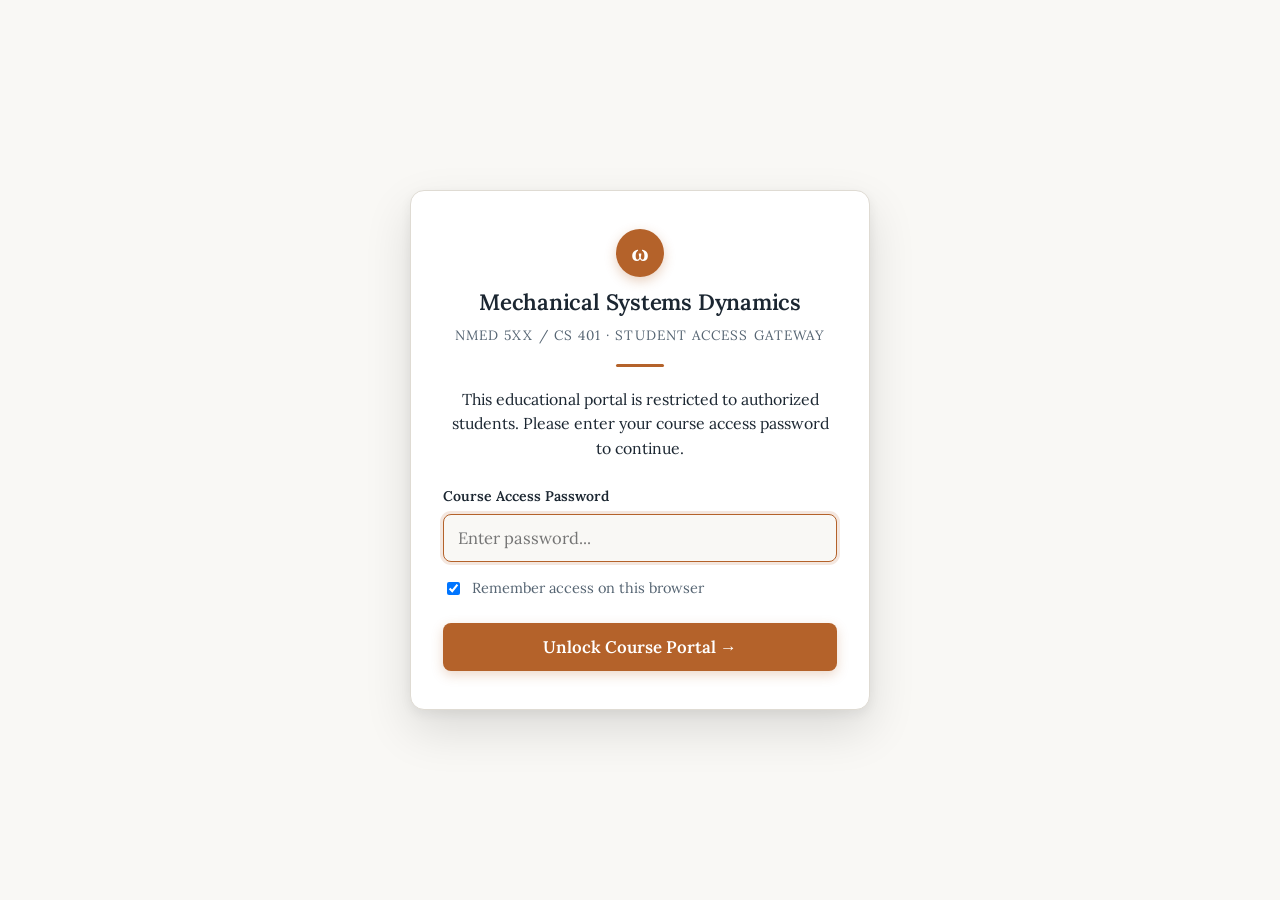
==== commit 881dff3a: "Password added" ====
--- a/docs/index.html
+++ b/docs/index.html
@@ -44,6 +44,25 @@
 <link rel="preconnect" href="https://fonts.googleapis.com">
 <link rel="preconnect" href="https://fonts.gstatic.com" crossorigin="">
 <link href="https://fonts.googleapis.com/css2?family=Lora:ital,wght@0,400;0,500;0,600;0,700;1,400;1,500;1,600;1,700&amp;family=JetBrains+Mono:wght@400;500;600&amp;display=swap" rel="stylesheet">
+
+<style id="gatekeeper-pre-style">
+  .gatekeeper-locked body {
+    overflow: hidden !important;
+  }
+  .gatekeeper-locked body > *:not(#gatekeeper-screen) {
+    display: none !important;
+  }
+</style>
+<script>
+(function() {
+  try {
+    var isAuth = sessionStorage.getItem('course_auth') === 'granted' || localStorage.getItem('course_auth') === 'granted';
+    if (!isAuth) {
+      document.documentElement.classList.add('gatekeeper-locked');
+    }
+  } catch(e) {}
+})();
+</script>
 
 <script>
 (function() {
